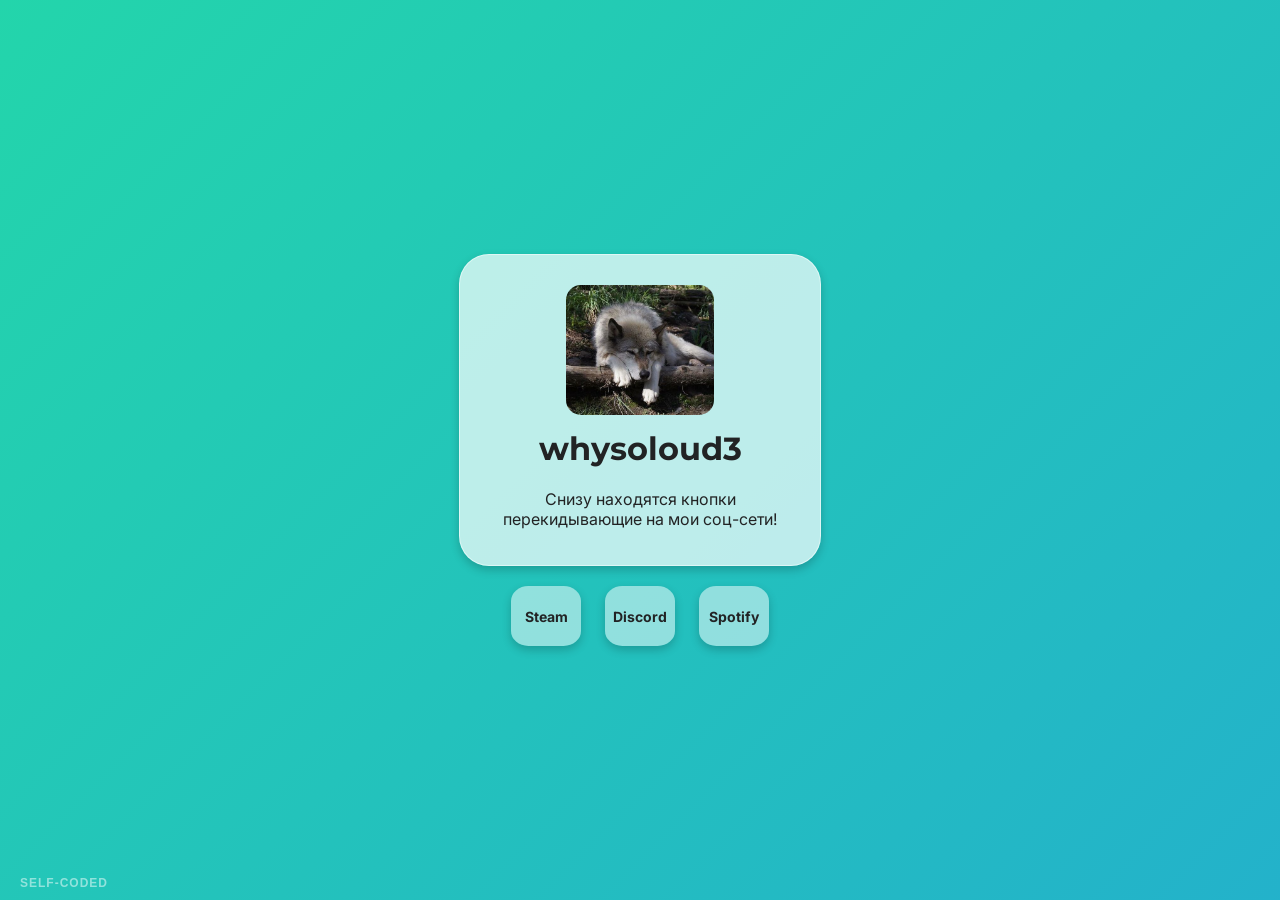
==== index.html @ 8a2dc257 "index.html" ====
<!doctype html>
<html lang="ru">
<head>
    <meta charset="UTF-8">
    <meta name="viewport"
          content="width=device-width, user-scalable=no, initial-scale=1.0, maximum-scale=1.0, minimum-scale=1.0">
    <meta http-equiv="X-UA-Compatible" content="ie=edge">
    <title>whysoloud3 // Карточка</title>
    <link rel="stylesheet" href="style.css">
<body>
    <div class="container">
        <div class="card">
            <img src="avatar.jpg" height="130px">
            <h1 class="zagolovok">whysoloud3</h1>
            <p class="text">Снизу находятся кнопки перекидывающие на мои соц-сети!</p>
        </div>

        <div class="social-buttons">
            <a href="https://steamcommunity.com/id/whysoloud3/" class="btn">Steam</a>
            <button class="btn" onclick="copyDiscord(this)">Discord</button>
            <a href="https://open.spotify.com/user/31rdjtfd57ok2ddndnz55lhvzwra?si=c5d1c60b33e94aaf" class="btn">Spotify</a>
        </div>
    </div>
<script>
function copyDiscord(element) {
    const discordNick = "xso6er77";

    navigator.clipboard.writeText(discordNick).then(() => {
        const originalText = element.innerText;
        element.innerText = "Copyed !";

        setTimeout(() => {
            element.innerText = originalText;
        }, 2000);
    });
}
</script>

<div class="footer-text">self-coded</div>

</body>
---- style.css ----
@import url('https://fonts.googleapis.com/css2?family=Inter:ital,opsz,wght@0,14..32,100..900;1,14..32,100..900&family=Montserrat:ital,wght@0,100..900;1,100..900&display=swap');

.container {
    display: flex;
    flex-direction: column;
    align-items: center;
    gap: 20px;
}

.btn {
    display: inline-flex;
    justify-content: center;
    align-items: center;
    width: 70px;
    height: 60px;
    background-color: rgba(255, 255, 255, 0.5);
    color: #222324;
    text-decoration: none;
    border-radius: 25%;
    font-family: Inter, Arial !important;
    font-weight: 700 !important;
    font-size: 14px;
    border: none;
    cursor: pointer;
    padding: 0;
    box-shadow: 0px 4px 10px rgba(0, 0, 0, 0.2);
    margin: 0 10px;
    transition: 0.2s;
}

.btn:hover {
    transform: scale(1.1);
    background-color: rgba(255, 255, 255, 0.8);
    color: black;
}
.card {
    font-family: Inter;
    background-color: rgba(255, 255, 255, 0.7);
    width: 300px;
    height: 250px;
    padding: 30px;
    border-radius: 30px;
    box-shadow: 0px 4px 10px rgba(0, 0, 0, 0.2);
    text-align: center;
    border: 1px solid rgba(255, 255, 255, 0.5);
}

img {
border-radius: 15px;
}

.zagolovok {
    margin-top: 10px;
    font-family: Montserrat;
    font-optical-sizing: auto;
    font-weight: <weight>;
    font-style: normal;
}

body {
    background: linear-gradient(-45deg, #ee7752, #e73c7e, #23a6d5, #23d5ab);
    background-size: 400% 400%;
    animation: gradientBG 60s ease infinite;
    color: #222324;
    font-family: Inter;
    margin: 0;
    min-height: 100vh;
    display: flex;
    justify-content: center;
    align-items: center;
    overflow: hidden;
    -webkit-user-select: none;
    -moz-user-select: none;
    -ms-user-select: none;
    user-select: none;
}

@keyframes gradientBG {
    0% {
        background-position: 0% 50%;
    }
    50% {
        background-position: 100% 50%;
    }
    100% {
        background-position: 0% 50%;
    }
}

.footer-text {
    position: absolute;
    bottom: 10px;
    left: 20px;
    color: rgba(255, 255, 255, 0.5);
    font-family: Arial, sans-serif;
    font-size: 12px;
    font-weight: bold;
    letter-spacing: 1px;
    text-transform: uppercase;
    pointer-events: none;
}
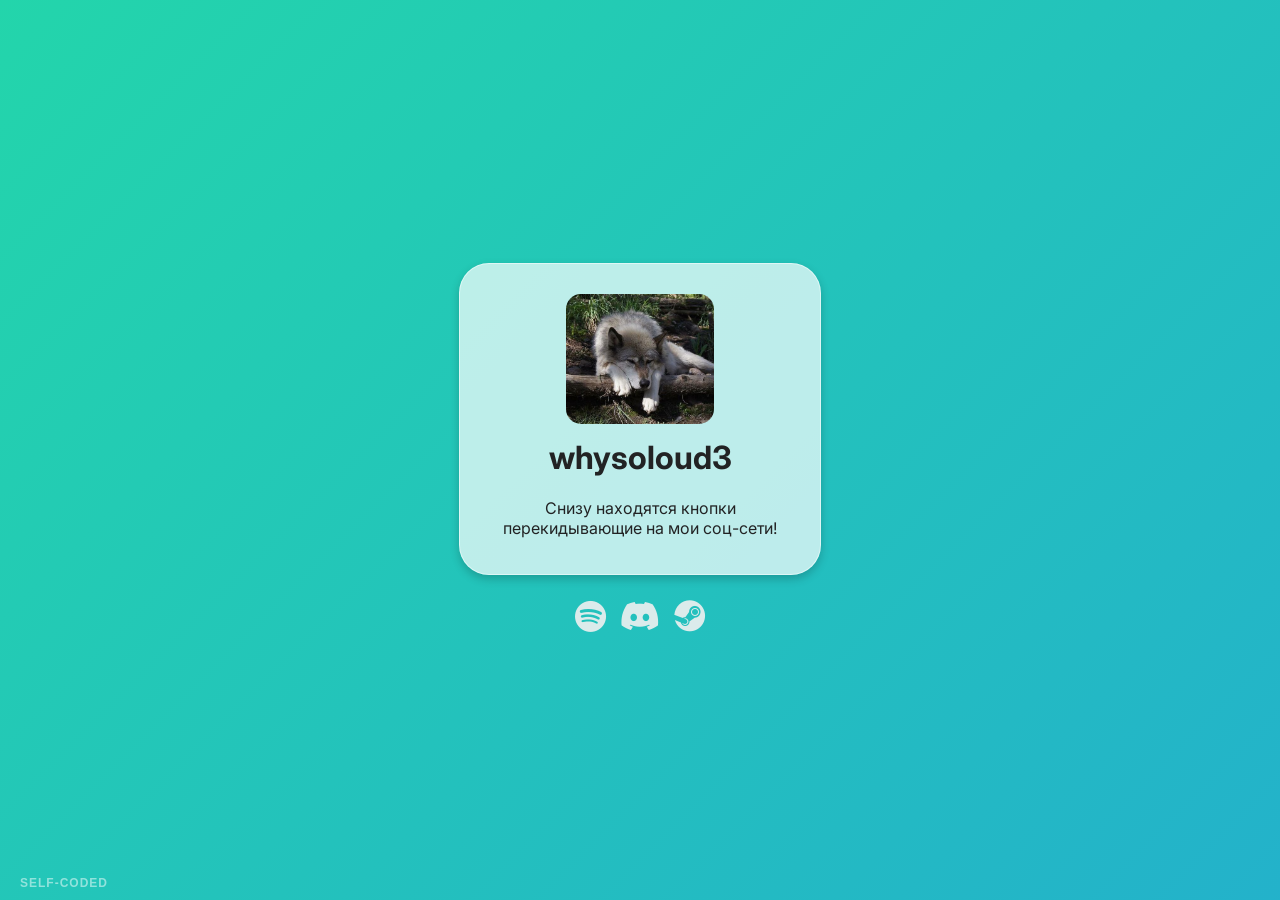
==== commit 6e59b07d: "index.html" ====
--- a/index.html
+++ b/index.html
@@ -7,6 +7,8 @@
     <meta http-equiv="X-UA-Compatible" content="ie=edge">
     <title>whysoloud3 // Карточка</title>
     <link rel="stylesheet" href="style.css">
+    <link rel="stylesheet" href="https://cdnjs.cloudflare.com/ajax/libs/font-awesome/6.5.0/css/all.min.css">
+</a>
 <body>
     <div class="container">
         <div class="card">
@@ -16,9 +18,11 @@
         </div>
 
         <div class="social-buttons">
-            <a href="https://steamcommunity.com/id/whysoloud3/" class="btn">Steam</a>
-            <button class="btn" onclick="copyDiscord(this)">Discord</button>
-            <a href="https://open.spotify.com/user/31rdjtfd57ok2ddndnz55lhvzwra?si=c5d1c60b33e94aaf" class="btn">Spotify</a>
+            <a href="https://open.spotify.com/user/31rdjtfd57ok2ddndnz55lhvzwra?si=612b5e962ac3469e" target="_blank" class="fa-brands fa-spotify" style="font-size: 32px;"></a>
+            <div class="discord-copy-btn" onclick="copyDiscord(this)" style="cursor: pointer; display: inline-block;">
+  <i class="fa-brands fa-discord" style="font-size: 32px;"></i>
+</div>
+            <a href="https://steamcommunity.com/id/whysoloud3/" target="_blank" class="fa-brands fa-steam"; style="font-size: 32px;"></a>
         </div>
     </div>
 <script>
@@ -26,12 +30,6 @@
     const discordNick = "xso6er77";
 
     navigator.clipboard.writeText(discordNick).then(() => {
-        const originalText = element.innerText;
-        element.innerText = "Copyed !";
-
-        setTimeout(() => {
-            element.innerText = originalText;
-        }, 2000);
     });
 }
 </script>
--- a/style.css
+++ b/style.css
@@ -7,32 +7,23 @@
     gap: 20px;
 }
 
-.btn {
-    display: inline-flex;
-    justify-content: center;
-    align-items: center;
-    width: 70px;
-    height: 60px;
-    background-color: rgba(255, 255, 255, 0.5);
-    color: #222324;
+.fa-brands:hover {
+    transform: scale(1.2);
+    color: #1c1c1c;
+}
+
+.fa-discord:active {
+    color: #7fb882; !important;
+    transition-duration: 0.1s;
+}
+
+.fa-brands {
     text-decoration: none;
-    border-radius: 25%;
-    font-family: Inter, Arial !important;
-    font-weight: 700 !important;
-    font-size: 14px;
-    border: none;
-    cursor: pointer;
-    padding: 0;
-    box-shadow: 0px 4px 10px rgba(0, 0, 0, 0.2);
-    margin: 0 10px;
+    padding: 5px;
+    color: rgba(240, 240, 240, 0.9);
     transition: 0.2s;
 }
 
-.btn:hover {
-    transform: scale(1.1);
-    background-color: rgba(255, 255, 255, 0.8);
-    color: black;
-}
 .card {
     font-family: Inter;
     background-color: rgba(255, 255, 255, 0.7);
@@ -51,7 +42,7 @@
 
 .zagolovok {
     margin-top: 10px;
-    font-family: Montserrat;
+    font-family: Inter;
     font-optical-sizing: auto;
     font-weight: <weight>;
     font-style: normal;
@@ -63,7 +54,7 @@
     animation: gradientBG 60s ease infinite;
     color: #222324;
     font-family: Inter;
-    margin: 0;
+    margin: 0px;
     min-height: 100vh;
     display: flex;
     justify-content: center;
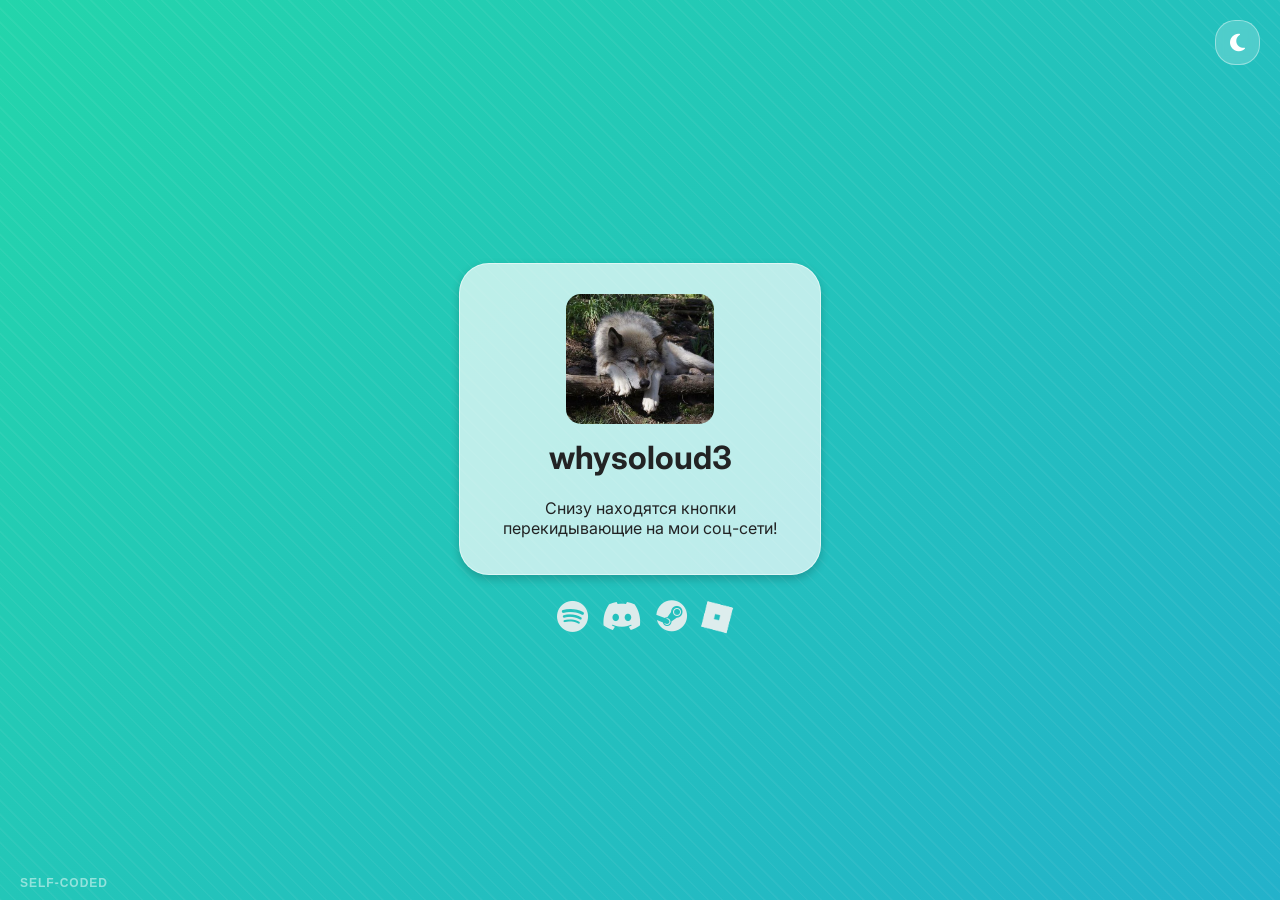
==== commit d96f0fd6: "Add files via upload" ====
--- a/index.html
+++ b/index.html
@@ -10,6 +10,9 @@
     <link rel="stylesheet" href="https://cdnjs.cloudflare.com/ajax/libs/font-awesome/6.5.0/css/all.min.css">
 </a>
 <body>
+<button class="theme-toggle" onclick="toggleTheme()">
+    <i class="fas fa-moon"></i>
+</button>
     <div class="container">
         <div class="card">
             <img src="avatar.jpg" height="130px">
@@ -23,6 +26,9 @@
   <i class="fa-brands fa-discord" style="font-size: 32px;"></i>
 </div>
             <a href="https://steamcommunity.com/id/whysoloud3/" target="_blank" class="fa-brands fa-steam"; style="font-size: 32px;"></a>
+                        <a href="https://www.roblox.com/users/593342978/profile" target="_blank" class="roblox-link">
+    <img src="roblox-icon.png" alt="Roblox" class="roblox-icon">
+</a>
         </div>
     </div>
 <script>
@@ -32,8 +38,22 @@
     navigator.clipboard.writeText(discordNick).then(() => {
     });
 }
+
+function toggleTheme() {
+    const body = document.body;
+    const icon = document.querySelector('.theme-toggle i');
+
+    body.classList.toggle('dark-theme');
+
+    if (body.classList.contains('dark-theme')) {
+        icon.classList.replace('fa-moon', 'fa-sun');
+    } else {
+        icon.classList.replace('fa-sun', 'fa-moon');
+    }
+}
+
 </script>
 
 <div class="footer-text">self-coded</div>
 
-</body>
+</body>
--- a/style.css
+++ b/style.css
@@ -1,52 +1,4 @@
 @import url('https://fonts.googleapis.com/css2?family=Inter:ital,opsz,wght@0,14..32,100..900;1,14..32,100..900&family=Montserrat:ital,wght@0,100..900;1,100..900&display=swap');
-
-.container {
-    display: flex;
-    flex-direction: column;
-    align-items: center;
-    gap: 20px;
-}
-
-.fa-brands:hover {
-    transform: scale(1.2);
-    color: #1c1c1c;
-}
-
-.fa-discord:active {
-    color: #7fb882; !important;
-    transition-duration: 0.1s;
-}
-
-.fa-brands {
-    text-decoration: none;
-    padding: 5px;
-    color: rgba(240, 240, 240, 0.9);
-    transition: 0.2s;
-}
-
-.card {
-    font-family: Inter;
-    background-color: rgba(255, 255, 255, 0.7);
-    width: 300px;
-    height: 250px;
-    padding: 30px;
-    border-radius: 30px;
-    box-shadow: 0px 4px 10px rgba(0, 0, 0, 0.2);
-    text-align: center;
-    border: 1px solid rgba(255, 255, 255, 0.5);
-}
-
-img {
-border-radius: 15px;
-}
-
-.zagolovok {
-    margin-top: 10px;
-    font-family: Inter;
-    font-optical-sizing: auto;
-    font-weight: <weight>;
-    font-style: normal;
-}
 
 body {
     background: linear-gradient(-45deg, #ee7752, #e73c7e, #23a6d5, #23d5ab);
@@ -60,22 +12,74 @@
     justify-content: center;
     align-items: center;
     overflow: hidden;
-    -webkit-user-select: none;
-    -moz-user-select: none;
-    -ms-user-select: none;
     user-select: none;
+    position: relative;
+}
+
+.container {
+    display: flex;
+    flex-direction: column;
+    align-items: center;
+    gap: 20px;
+    z-index: 10;
+}
+
+.card {
+    font-family: Inter;
+    background-color: rgba(255, 255, 255, 0.7);
+    width: 300px;
+    height: 250px;
+    padding: 30px;
+    border-radius: 30px;
+    box-shadow: 0px 4px 10px rgba(0, 0, 0, 0.2);
+    text-align: center;
+    border: 1px solid rgba(255, 255, 255, 0.5);
+    transition: background-color 0.5s ease, color 0.5s ease;
+}
+
+img {
+    border-radius: 15px;
+}
+
+.zagolovok {
+    margin-top: 10px;
+}
+
+.fa-brands {
+    text-decoration: none;
+    padding: 5px;
+    color: rgba(240, 240, 240, 0.9);
+    transition: 0.3s;
+}
+
+.fa-brands:hover {
+    transform: scale(1.2);
+    color: #1c1c1c;
+}
+
+.fa-discord:active {
+    color: #7fb882 !important;
+    transition-duration: 0.1s;
+}
+
+body.dark-theme .card {
+    background-color: rgba(0, 0, 0, 0.6);
+    color: #e0e0e0;
+    border: 1px solid rgba(255, 255, 255, 0.1);
+}
+
+body.dark-theme .fa-brands {
+    color: #1c1c1c;
+}
+
+body.dark-theme .fa-brands:hover {
+    color: #ffffff;
 }
 
 @keyframes gradientBG {
-    0% {
-        background-position: 0% 50%;
-    }
-    50% {
-        background-position: 100% 50%;
-    }
-    100% {
-        background-position: 0% 50%;
-    }
+    0% { background-position: 0% 50%; }
+    50% { background-position: 100% 50%; }
+    100% { background-position: 0% 50%; }
 }
 
 .footer-text {
@@ -90,3 +94,82 @@
     text-transform: uppercase;
     pointer-events: none;
 }
+
+.theme-toggle {
+    position: fixed;
+    top: 20px;
+    right: 20px;
+    width: 45px;
+    height: 45px;
+    border-radius: 45%;
+    background: rgba(255, 255, 255, 0.2);
+    border: 1px solid rgba(255, 255, 255, 0.4);
+    backdrop-filter: blur(5px);
+    color: white;
+    cursor: pointer;
+    display: flex;
+    align-items: center;
+    justify-content: center;
+    font-size: 20px;
+    transition: 0.3s;
+    z-index: 1000;
+}
+
+body::before {
+    content: "";
+    position: fixed;
+    inset: 0;
+    background-image: repeating-linear-gradient(
+        45deg,
+        rgba(255, 255, 255, 0.05) 0px,
+        rgba(255, 255, 255, 0.05) 1px,
+        transparent 2px,
+        transparent 10px
+    );
+    pointer-events: none;
+    z-index: -1;
+}
+
+body::after {
+    content: "";
+    position: fixed;
+    inset: 0;
+    background: linear-gradient(-45deg, #232526, #414345, #2c3e50, #000000);
+    background-size: 400% 400%;
+    animation: gradientBG 60s ease infinite;
+    opacity: 0;
+    transition: opacity 0.5s ease-in-out;
+    z-index: -2;
+    pointer-events: none;
+}
+
+body.dark-theme::after {
+    opacity: 1;
+}
+
+.roblox-icon {
+    padding-left: 10px;
+    width: 42px;
+    margin: -10px;
+    transition: 0.3s;
+}
+
+.roblox-link:hover .roblox-icon {
+    transform: scale(1.2);
+}
+
+.roblox-icon {
+    filter: invert(1) brightness(0.95) opacity(0.9);
+}
+
+.roblox-link:hover .roblox-icon {
+    filter: invert(0) brightness(0.11);
+}
+
+body.dark-theme .roblox-icon {
+    filter: invert(0) brightness(0.25) opacity(0.55);
+}
+
+body.dark-theme .roblox-link:hover .roblox-icon {
+    filter: invert(1) brightness(1) opacity(1);
+}
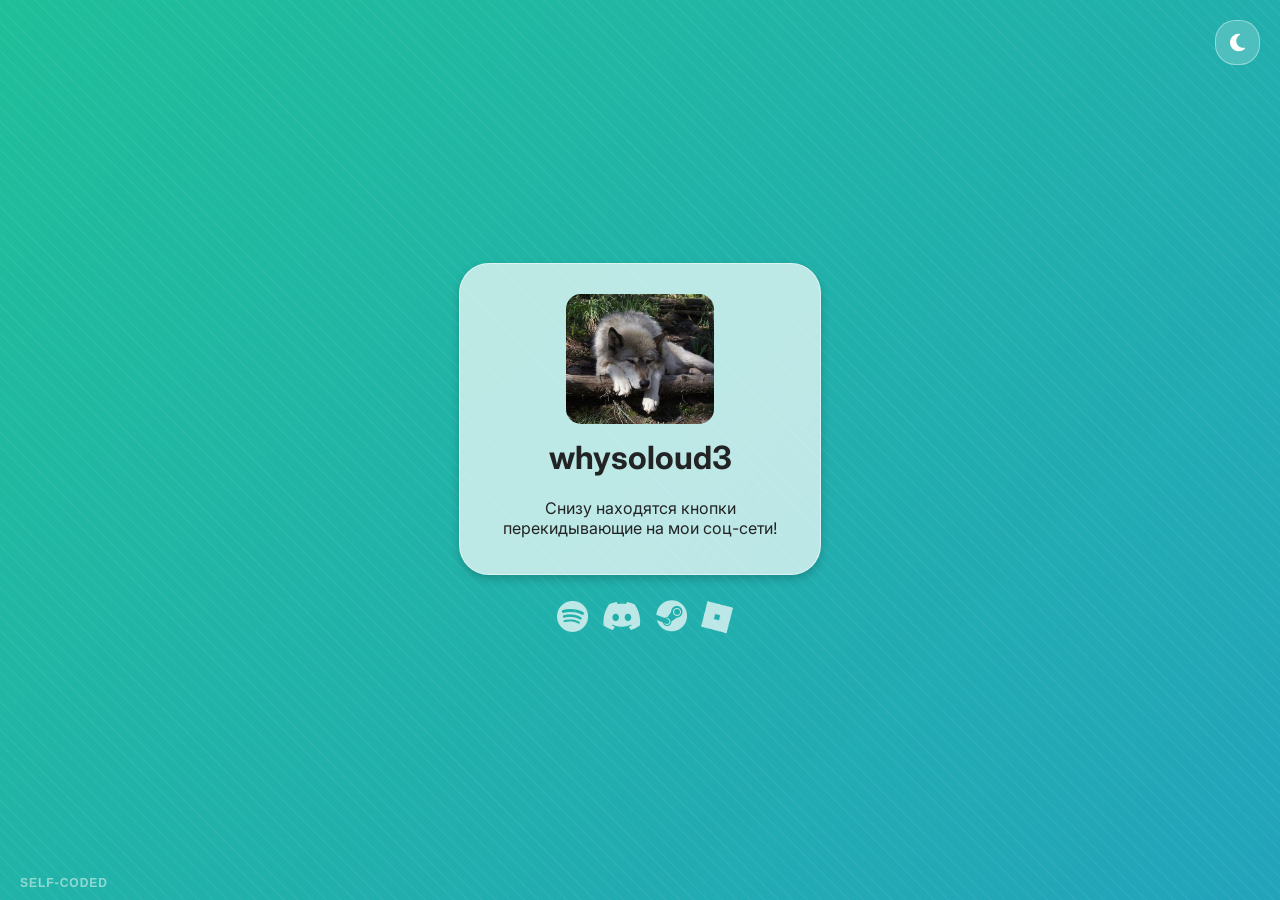
==== commit 43a5afd2: "Add files via upload" ====
--- a/index.html
+++ b/index.html
@@ -23,7 +23,7 @@
         <div class="social-buttons">
             <a href="https://open.spotify.com/user/31rdjtfd57ok2ddndnz55lhvzwra?si=612b5e962ac3469e" target="_blank" class="fa-brands fa-spotify" style="font-size: 32px;"></a>
             <div class="discord-copy-btn" onclick="copyDiscord(this)" style="cursor: pointer; display: inline-block;">
-  <i class="fa-brands fa-discord" style="font-size: 32px;"></i>
+  <i class="fa-brands fa-discord discord" style="font-size: 32px;"></i>
 </div>
             <a href="https://steamcommunity.com/id/whysoloud3/" target="_blank" class="fa-brands fa-steam"; style="font-size: 32px;"></a>
                         <a href="https://www.roblox.com/users/593342978/profile" target="_blank" class="roblox-link">
@@ -51,6 +51,15 @@
         icon.classList.replace('fa-sun', 'fa-moon');
     }
 }
+const discordIcon = document.querySelector('.fa-discord');
+
+discordIcon.addEventListener('click', () => {
+    discordIcon.classList.add('clicked');
+
+    setTimeout(() => {
+        discordIcon.classList.remove('clicked');
+    }, 1000);
+});
 
 </script>
 
--- a/style.css
+++ b/style.css
@@ -1,4 +1,21 @@
 @import url('https://fonts.googleapis.com/css2?family=Inter:ital,opsz,wght@0,14..32,100..900;1,14..32,100..900&family=Montserrat:ital,wght@0,100..900;1,100..900&display=swap');
+
+@keyframes fadeInSlide {
+    0% {
+        opacity: 0;
+        transform: translateY(20px);
+    }
+    100% {
+        opacity: 1;
+        transform: translateY(0);
+    }
+}
+
+.container {
+    opacity: 0;
+    animation: fadeInSlide 1s ease forwards;
+    animation-delay: 0.2s;
+}
 
 body {
     background: linear-gradient(-45deg, #ee7752, #e73c7e, #23a6d5, #23d5ab);
@@ -48,18 +65,22 @@
 .fa-brands {
     text-decoration: none;
     padding: 5px;
-    color: rgba(240, 240, 240, 0.9);
-    transition: 0.3s;
+    color: rgba(255, 255, 255, 0.7);
+    transition: transform 0.2s ease, color 0.2s ease;
 }
 
 .fa-brands:hover {
-    transform: scale(1.2);
-    color: #1c1c1c;
+    transform: scale(1.15);
+    color: black;
 }
 
 .fa-discord:active {
     color: #7fb882 !important;
     transition-duration: 0.1s;
+}
+
+.fa-discord.clicked {
+    color: #7fb882 !important;
 }
 
 body.dark-theme .card {
@@ -68,8 +89,9 @@
     border: 1px solid rgba(255, 255, 255, 0.1);
 }
 
+/* В темной теме */
 body.dark-theme .fa-brands {
-    color: #1c1c1c;
+    color: rgba(0, 0, 0, 0.6);
 }
 
 body.dark-theme .fa-brands:hover {
@@ -115,6 +137,10 @@
     z-index: 1000;
 }
 
+.theme-toggle:hover {
+    transform: scale(1.15);
+}
+
 body::before {
     content: "";
     position: fixed;
@@ -141,10 +167,18 @@
     transition: opacity 0.5s ease-in-out;
     z-index: -2;
     pointer-events: none;
+    opacity: 0.1;
 }
 
 body.dark-theme::after {
     opacity: 1;
+}
+
+.roblox-icon {
+    padding-left: 10px;
+    width: 42px;
+    margin: -10px;
+    transition: 0.2s;
 }
 
 .roblox-icon {
@@ -152,24 +186,24 @@
     width: 42px;
     margin: -10px;
     transition: 0.3s;
+    filter: invert(1);
+    opacity: 0.7;
 }
 
 .roblox-link:hover .roblox-icon {
-    transform: scale(1.2);
-}
-
-.roblox-icon {
-    filter: invert(1) brightness(0.95) opacity(0.9);
-}
-
-.roblox-link:hover .roblox-icon {
-    filter: invert(0) brightness(0.11);
+    transform: scale(1.1);
+    opacity: 1;
+    filter: invert(0) brightness(0.1);
 }
 
 body.dark-theme .roblox-icon {
-    filter: invert(0) brightness(0.25) opacity(0.55);
+    filter: invert(0);
+    brightness: 1;
+    opacity: 0.6;
 }
 
 body.dark-theme .roblox-link:hover .roblox-icon {
-    filter: invert(1) brightness(1) opacity(1);
+    filter: invert(1);
+    brightness: 1;
+    opacity: 1;
 }
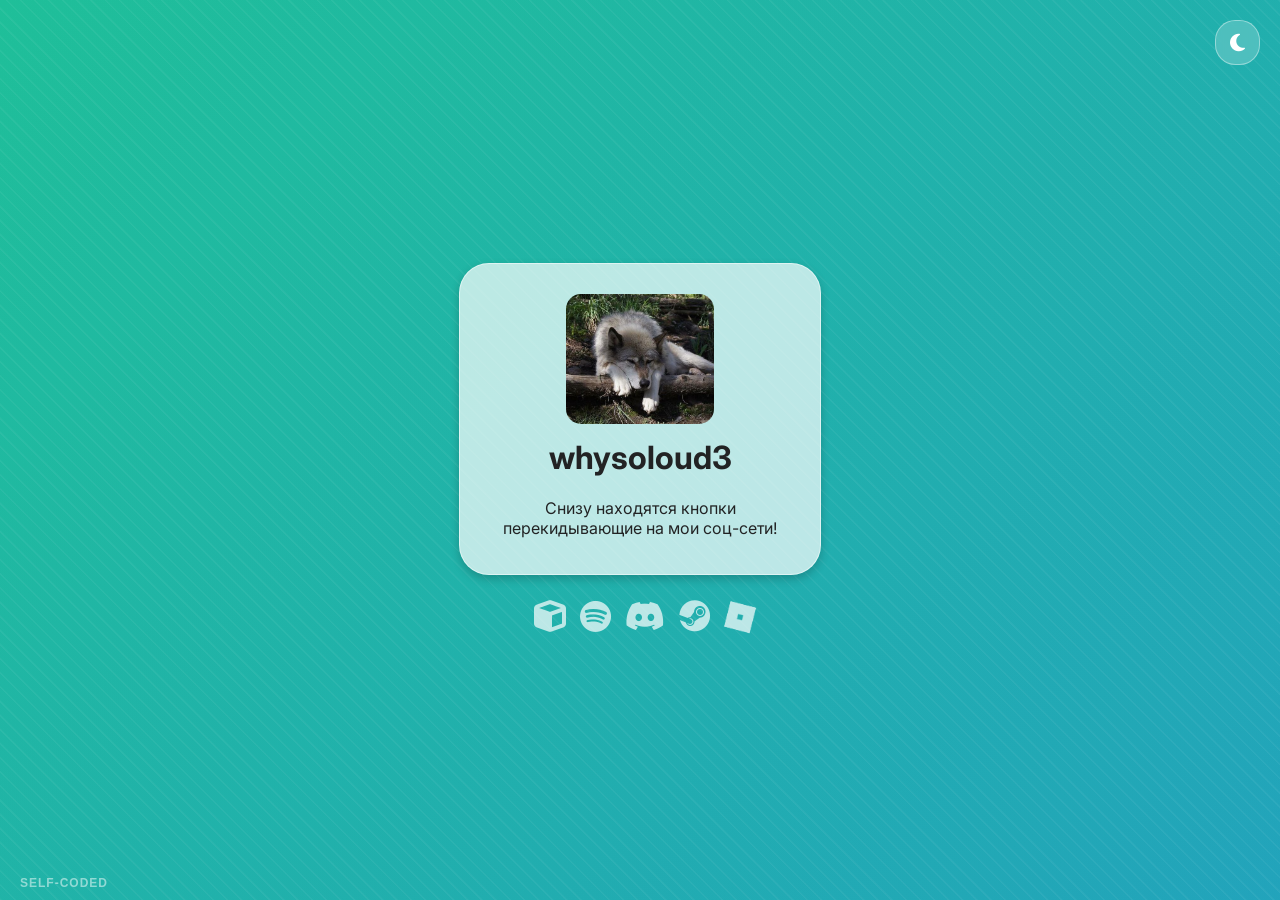
==== commit 02c78d02: "index.html" ====
--- a/index.html
+++ b/index.html
@@ -2,40 +2,53 @@
 <html lang="ru">
 <head>
     <meta charset="UTF-8">
-    <meta name="viewport"
-          content="width=device-width, user-scalable=no, initial-scale=1.0, maximum-scale=1.0, minimum-scale=1.0">
+    <meta name="viewport" content="width=device-width, initial-scale=1.0">
     <meta http-equiv="X-UA-Compatible" content="ie=edge">
     <title>whysoloud3 // Карточка</title>
     <link rel="stylesheet" href="style.css">
     <link rel="stylesheet" href="https://cdnjs.cloudflare.com/ajax/libs/font-awesome/6.5.0/css/all.min.css">
-</a>
+</head>
 <body>
+
 <button class="theme-toggle" onclick="toggleTheme()">
     <i class="fas fa-moon"></i>
 </button>
-    <div class="container">
-        <div class="card">
-            <img src="avatar.jpg" height="130px">
-            <h1 class="zagolovok">whysoloud3</h1>
-            <p class="text">Снизу находятся кнопки перекидывающие на мои соц-сети!</p>
+
+<div class="container">
+    <div class="card">
+        <img src="avatar.jpg" height="130px" alt="Avatar">
+        <h1 class="zagolovok">whysoloud3</h1>
+        <p class="text">Снизу находятся кнопки перекидывающие на мои соц-сети!</p>
+    </div>
+
+    <div class="social-buttons">
+        <a href="https://ru.namemc.com/profile/whysoloud3.1" target="_blank" class="fa-solid fa-cube" style="font-size: 32px;"></a>
+        <a href="https://open.spotify.com/user/31rdjtfd57ok2ddndnz55lhvzwra?si=612b5e962ac3469e" target="_blank" class="fa-brands fa-spotify" style="font-size: 32px;"></a>
+
+        <div class="discord-copy-btn" onclick="copyDiscord(this)" style="cursor: pointer; display: inline-block;">
+            <i class="fa-brands fa-discord discord-icon" style="font-size: 32px;"></i>
         </div>
 
-        <div class="social-buttons">
-            <a href="https://open.spotify.com/user/31rdjtfd57ok2ddndnz55lhvzwra?si=612b5e962ac3469e" target="_blank" class="fa-brands fa-spotify" style="font-size: 32px;"></a>
-            <div class="discord-copy-btn" onclick="copyDiscord(this)" style="cursor: pointer; display: inline-block;">
-  <i class="fa-brands fa-discord discord" style="font-size: 32px;"></i>
+        <a href="https://steamcommunity.com/id/whysoloud3/" target="_blank" class="fa-brands fa-steam" style="font-size: 32px;"></a>
+
+        <a href="https://www.roblox.com/users/593342978/profile" target="_blank" class="roblox-link">
+            <img src="roblox-icon.png" alt="Roblox" class="roblox-icon">
+        </a>
+    </div>
 </div>
-            <a href="https://steamcommunity.com/id/whysoloud3/" target="_blank" class="fa-brands fa-steam"; style="font-size: 32px;"></a>
-                        <a href="https://www.roblox.com/users/593342978/profile" target="_blank" class="roblox-link">
-    <img src="roblox-icon.png" alt="Roblox" class="roblox-icon">
-</a>
-        </div>
-    </div>
+
+<div class="footer-text">self-coded</div>
+
 <script>
-function copyDiscord(element) {
+function copyDiscord() {
     const discordNick = "xso6er77";
+    const discordIcon = document.querySelector('.discord-icon');
 
     navigator.clipboard.writeText(discordNick).then(() => {
+        discordIcon.classList.add('clicked');
+        setTimeout(() => {
+            discordIcon.classList.remove('clicked');
+        }, 1000);
     });
 }
 
@@ -51,18 +64,7 @@
         icon.classList.replace('fa-sun', 'fa-moon');
     }
 }
-const discordIcon = document.querySelector('.fa-discord');
-
-discordIcon.addEventListener('click', () => {
-    discordIcon.classList.add('clicked');
-
-    setTimeout(() => {
-        discordIcon.classList.remove('clicked');
-    }, 1000);
-});
-
 </script>
 
-<div class="footer-text">self-coded</div>
-
-</body>+</body>
+</html>
--- a/style.css
+++ b/style.css
@@ -62,25 +62,26 @@
     margin-top: 10px;
 }
 
-.fa-brands {
+.fa-brands, .fa-solid {
     text-decoration: none;
     padding: 5px;
     color: rgba(255, 255, 255, 0.7);
     transition: transform 0.2s ease, color 0.2s ease;
 }
 
-.fa-brands:hover {
-    transform: scale(1.15);
-    color: black;
-}
-
 .fa-discord:active {
     color: #7fb882 !important;
     transition-duration: 0.1s;
 }
 
 .fa-discord.clicked {
-    color: #7fb882 !important;
+    color: #8ac28d !important;
+    filter: none !important;
+}
+
+.fa-brands:hover, .fa-solid:hover {
+    transform: scale(1.15);
+    filter: brightness(0.05);
 }
 
 body.dark-theme .card {
@@ -90,12 +91,13 @@
 }
 
 /* В темной теме */
-body.dark-theme .fa-brands {
+body.dark-theme .fa-brands, body.dark-theme .fa-solid {
     color: rgba(0, 0, 0, 0.6);
 }
 
-body.dark-theme .fa-brands:hover {
+body.dark-theme .fa-brands:hover, body.dark-theme .fa-solid:hover {
     color: #ffffff;
+    filter: brightness(0.95);
 }
 
 @keyframes gradientBG {
@@ -185,7 +187,7 @@
     padding-left: 10px;
     width: 42px;
     margin: -10px;
-    transition: 0.3s;
+    transition: 0.2s;
     filter: invert(1);
     opacity: 0.7;
 }
@@ -193,7 +195,7 @@
 .roblox-link:hover .roblox-icon {
     transform: scale(1.1);
     opacity: 1;
-    filter: invert(0) brightness(0.1);
+    filter: invert(1) brightness(0.16);
 }
 
 body.dark-theme .roblox-icon {
@@ -204,6 +206,6 @@
 
 body.dark-theme .roblox-link:hover .roblox-icon {
     filter: invert(1);
-    brightness: 1;
+    filter: invert(1) brightness(0.95);
     opacity: 1;
-}+}
